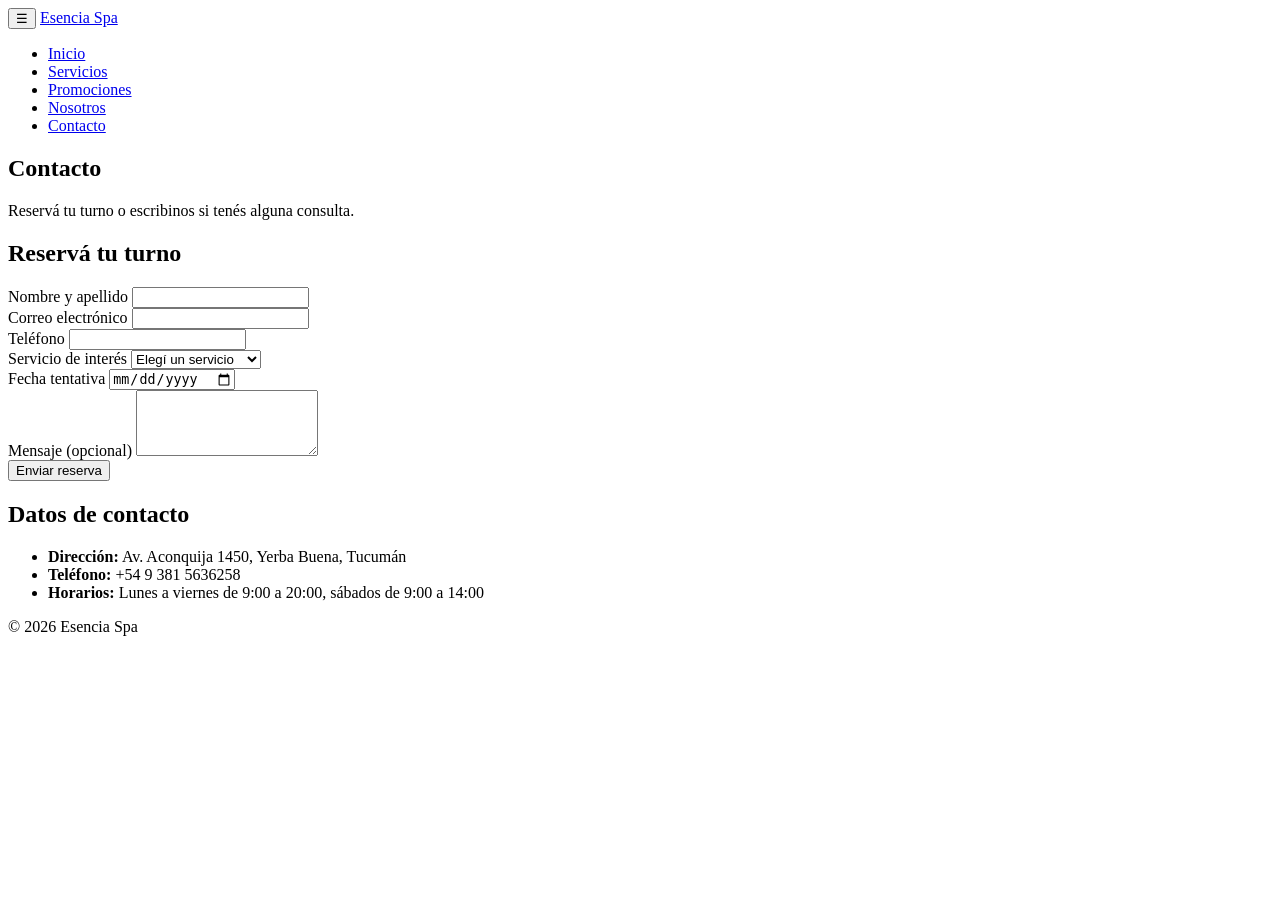
==== pages/Contacto.html @ 26179703 "correción en html" ====
<!DOCTYPE html>
<html lang="es">
<head>
    <meta charset="UTF-8">
    <meta name="viewport" content="width=device-width, initial-scale=1.0">
 
    <title>Contacto | Esencia Spa</title>
    <meta name="description" content="Reservá tu turno en Esencia Spa. Formulario de contacto, dirección, teléfono y horarios de atención.">
    <meta name="keywords" content="contacto spa, reservar turno, direccion spa, horarios spa">
 
    <link rel="stylesheet" href="../css/main.css">
</head>
<body>
    <header>
        <nav>
            <button class="nav-toggle" aria-label="Abrir menú">☰</button>

            <a href="../index.html" class="brand">Esencia Spa</a>

            <ul class="nav-links">
                <li><a href="../index.html">Inicio</a></li>
                <li><a href="servicios.html">Servicios</a></li>
                <li><a href="promociones.html">Promociones</a></li>
                <li><a href="nosotros.html">Nosotros</a></li>
                <li><a href="contacto.html" aria-current="page">Contacto</a></li>
            </ul>
        </nav>
    </header>
 
  <main>
    <section class="page-hero">
        <h1>Contacto</h1>
        <p>Reservá tu turno o escribinos si tenés alguna consulta.</p>
    </section>
 
    <section class="page-content page-content--split">
        <!--FORMULARIO -->
        <form class="reservation-form" data-validate novalidate>
            <h2>Reservá tu turno</h2>

            <div class="form-group">
                <label for="nombre">Nombre y apellido</label>
                <input type="text" id="nombre" name="nombre" required>
            </div>

            <div class="form-group">
                <label for="email">Correo electrónico</label>
                <input type="email" id="email" name="email" required>
            </div>
 
            <div class="form-group">
                <label for="telefono">Teléfono</label>
                <input type="tel" id="telefono" name="telefono" required>
            </div>
 
            <div class="form-group">
                <label for="servicio">Servicio de interés</label>
                <select id="servicio" name="servicio" required>
                    <option value="">Elegí un servicio</option>
                    <option value="masajes">Masajes</option>
                    <option value="faciales">Faciales</option>
                    <option value="corporales">Corporales</option>
                    <option value="sauna">Sauna &amp; Circuito</option>
                    <option value="promocion">Alguna promoción</option>
                </select>
            </div>
 
            <div class="form-group">
                <label for="fecha">Fecha tentativa</label>
                <input type="date" id="fecha" name="fecha">
            </div>
 
            <div class="form-group">
                <label for="mensaje">Mensaje (opcional)</label>
                <textarea id="mensaje" name="mensaje" rows="4"></textarea>
            </div>

            <button type="submit" class="btn">Enviar reserva</button>

            <p class="form__status" role="status"></p>
        </form>

        <div class="contact-info">
            <h2>Datos de contacto</h2>

            <ul class="info-list">
                <li><strong>Dirección:</strong> Av. Aconquija 1450, Yerba Buena, Tucumán</li>
                <li><strong>Teléfono:</strong> +54 9 381 5636258</li>
                <li><strong>Horarios:</strong> Lunes a viernes de 9:00 a 20:00, sábados de 9:00 a 14:00</li>
            </ul>
    </section>

  </main>
  <footer>
    <p>&copy; 2026 Esencia Spa</p>
  </footer>
  
  <script src="../assets/js/main.js"></script>
</body>
</html>
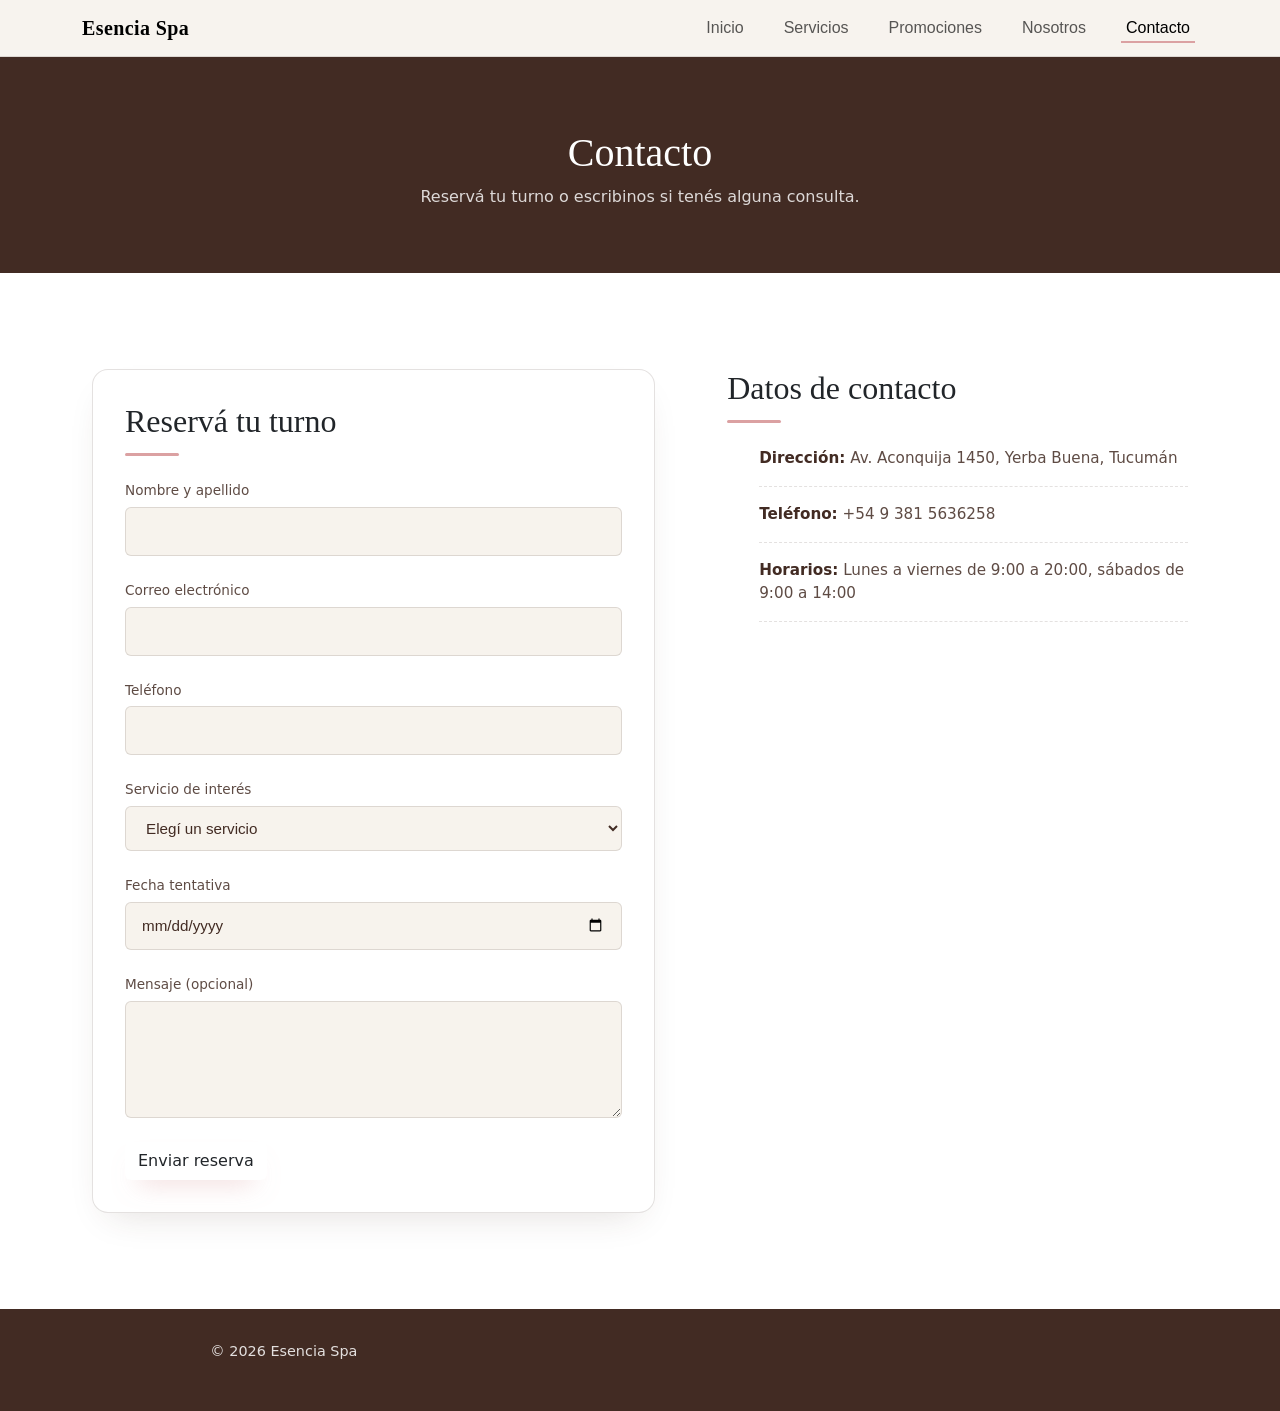
==== commit 96c623f6: "se agrega bootstrap" ====
--- a/pages/Contacto.html
+++ b/pages/Contacto.html
@@ -2,28 +2,39 @@
 <html lang="es">
 <head>
     <meta charset="UTF-8">
-    <meta name="viewport" content="width=device-width, initial-scale=1.0">
+    <meta name="viewport" content="width=device-width, initial-scale=1.0"> 
+    <link rel="stylesheet" href="../css/style.css">
  
     <title>Contacto | Esencia Spa</title>
     <meta name="description" content="Reservá tu turno en Esencia Spa. Formulario de contacto, dirección, teléfono y horarios de atención.">
     <meta name="keywords" content="contacto spa, reservar turno, direccion spa, horarios spa">
  
-    <link rel="stylesheet" href="../css/main.css">
+    <link rel="preconnect" href="https://fonts.googleapis.com">
+    <link rel="preconnect" href="https://fonts.gstatic.com" crossorigin>
+    
+    <link rel="stylesheet" href="https://cdn.jsdelivr.net/npm/bootstrap@5.3.3/dist/css/bootstrap.min.css">
 </head>
+
 <body>
     <header>
-        <nav>
-            <button class="nav-toggle" aria-label="Abrir menú">☰</button>
-
-            <a href="../index.html" class="brand">Esencia Spa</a>
-
-            <ul class="nav-links">
-                <li><a href="../index.html">Inicio</a></li>
-                <li><a href="servicios.html">Servicios</a></li>
-                <li><a href="promociones.html">Promociones</a></li>
-                <li><a href="nosotros.html">Nosotros</a></li>
-                <li><a href="contacto.html" aria-current="page">Contacto</a></li>
-            </ul>
+        <nav class="navbar navbar-expand-lg">
+            <div class="container">
+                <a class="navbar-brand brand" href="../index.html">Esencia Spa</a>
+                
+                <button class="navbar-toggler" type="button" data-bs-toggle="collapse" data-bs-target="#navbarNav" aria-controls="navbarNav" aria-expanded="false" aria-label="Abrir menú de navegación">
+                    <span class="navbar-toggler-icon"></span>
+                </button>
+                
+                <div class="collapse navbar-collapse" id="navbarNav">
+                    <ul class="navbar-nav ms-auto">
+                        <li class="nav-item"><a class="nav-link" href="../index.html">Inicio</a></li>
+                        <li class="nav-item"><a class="nav-link" href="servicios.html">Servicios</a></li>
+                        <li class="nav-item"><a class="nav-link" href="promociones.html">Promociones</a></li>
+                        <li class="nav-item"><a class="nav-link" href="nosotros.html">Nosotros</a></li>
+                        <li class="nav-item"><a class="nav-link active" href="contacto.html" aria-current="page">Contacto</a></li>
+                    </ul>
+                </div>
+            </div>
         </nav>
     </header>
  
@@ -95,6 +106,6 @@
     <p>&copy; 2026 Esencia Spa</p>
   </footer>
   
-  <script src="../assets/js/main.js"></script>
+  <script src="https://cdn.jsdelivr.net/npm/bootstrap@5.3.3/dist/js/bootstrap.bundle.min.js"></script>
 </body>
 </html>
--- a/css/style.css
+++ b/css/style.css
@@ -0,0 +1,889 @@
+@charset "UTF-8";
+*, *::before, *::after {
+  box-sizing: border-box;
+}
+
+html {
+  scroll-behavior: smooth;
+}
+
+@media (prefers-reduced-motion: reduce) {
+  html {
+    scroll-behavior: auto;
+  }
+}
+body {
+  margin: 0;
+  font-family: "Jost", sans-serif;
+  font-weight: 400;
+  color: #422B23;
+  background: #F7F3ED;
+  line-height: 1.65;
+  overflow-x: hidden;
+}
+
+img {
+  max-width: 100%;
+  display: block;
+  border-radius: 16px;
+}
+
+a {
+  color: inherit;
+  text-decoration: none;
+}
+a:focus-visible {
+  outline: 3px solid rgb(202.0523076923, 116.7476923077, 118.2184615385);
+  outline-offset: 3px;
+  border-radius: 6px;
+}
+
+ul, ol {
+  margin: 0;
+  padding: 0;
+  list-style: none;
+}
+
+h1, h2, h3 {
+  font-family: "Cormorant Garamond", serif;
+  font-weight: 600;
+  line-height: 1.15;
+  margin: 0 0 1rem;
+  color: #422B23;
+}
+
+h1 {
+  font-size: clamp(2.6rem, 5vw, 4.2rem);
+}
+
+h2 {
+  font-size: clamp(2rem, 3.6vw, 2.8rem);
+}
+
+h3 {
+  font-size: clamp(1.3rem, 2vw, 1.6rem);
+}
+
+p {
+  margin: 0 0 1rem;
+  max-width: 62ch;
+}
+
+button {
+  font-family: inherit;
+  cursor: pointer;
+}
+button:focus-visible {
+  outline: 3px solid rgb(202.0523076923, 116.7476923077, 118.2184615385);
+  outline-offset: 3px;
+  border-radius: 6px;
+}
+
+.visually-hidden {
+  position: absolute !important;
+  width: 1px;
+  height: 1px;
+  padding: 0;
+  margin: -1px;
+  overflow: hidden;
+  clip: rect(0, 0, 0, 0);
+  white-space: nowrap;
+  border: 0;
+}
+
+.btn--outline, .btn {
+  display: inline-flex;
+  align-items: center;
+  gap: 0.5rem;
+  font-family: "Jost", sans-serif;
+  font-weight: 500;
+  font-size: 0.95rem;
+  padding: 0.85rem 1.9rem;
+  border-radius: 999px;
+  border: 1px solid transparent;
+  cursor: pointer;
+  transition: transform 0.3s ease, box-shadow 0.3s ease, background 0.3s ease, color 0.3s ease;
+  white-space: nowrap;
+}
+.btn--outline:hover, .btn:hover {
+  transform: translateY(-3px);
+}
+.btn--outline:active, .btn:active {
+  transform: translateY(-1px);
+}
+
+.btn {
+  background: #DBA1A2;
+  color: #FFFFFF;
+  box-shadow: 0 14px 26px -14px rgba(219, 161, 162, 0.7);
+}
+.btn:hover {
+  background: rgb(202.0523076923, 116.7476923077, 118.2184615385);
+}
+.btn--outline {
+  background: transparent;
+  border-color: rgba(66, 43, 35, 0.3);
+  color: #422B23;
+}
+.btn--outline:hover {
+  border-color: #DBA1A2;
+  color: rgb(202.0523076923, 116.7476923077, 118.2184615385);
+  background: transparent;
+}
+
+header {
+  position: sticky;
+  top: 0;
+  z-index: 100;
+  background: rgba(247, 243, 237, 0.94);
+  backdrop-filter: blur(8px);
+  border-bottom: 1px solid rgba(66, 43, 35, 0.14);
+}
+
+.navbar {
+  padding-block: 1rem;
+}
+.navbar .container {
+  display: flex;
+  flex-direction: row;
+  justify-content: space-between;
+  align-items: center;
+  gap: 0;
+}
+
+.navbar-brand {
+  font-family: "Cormorant Garamond", serif;
+  font-size: 1.6rem;
+  font-weight: 600;
+  color: #422B23;
+  letter-spacing: 0.02em;
+}
+.navbar-brand:hover {
+  color: #422B23;
+}
+
+.navbar-toggler {
+  border: 1px solid rgba(66, 43, 35, 0.14);
+  border-radius: 50%;
+  width: 44px;
+  height: 44px;
+  padding: 0;
+  display: flex;
+  flex-direction: row;
+  justify-content: center;
+  align-items: center;
+  gap: 0;
+}
+.navbar-toggler:focus {
+  box-shadow: 0 0 0 4px rgba(219, 161, 162, 0.25);
+}
+
+.navbar-toggler-icon {
+  width: 20px;
+  height: 20px;
+  background-image: url("data:image/svg+xml,%3Csvg xmlns='http://www.w3.org/2000/svg' viewBox='0 0 30 30'%3E%3Cpath stroke='rgba(66, 43, 35, 0.9)' stroke-width='2.5' stroke-linecap='round' stroke-miterlimit='10' d='M4 7h22M4 15h22M4 23h22'/%3E%3C/svg%3E");
+}
+
+@media (min-width: 992px) {
+  .navbar-collapse {
+    justify-content: flex-end;
+  }
+}
+
+.navbar-nav {
+  gap: 0.25rem;
+  padding-top: 1rem;
+}
+@media (min-width: 992px) {
+  .navbar-nav {
+    align-items: center;
+    gap: 1.5rem;
+    padding-top: 0;
+  }
+}
+
+.nav-link {
+  font-family: "Jost", sans-serif;
+  font-weight: 500;
+  font-size: 0.95rem;
+  color: #422B23;
+  padding: 0.6rem 0.2rem;
+  position: relative;
+}
+.nav-link::after {
+  content: "";
+  position: absolute;
+  left: 0.2rem;
+  right: 0.2rem;
+  bottom: 0.3rem;
+  height: 2px;
+  background: #DBA1A2;
+  transform: scaleX(0);
+  transform-origin: left;
+  transition: transform 0.3s ease;
+}
+.nav-link:hover {
+  color: #422B23;
+}
+.nav-link:hover::after {
+  transform: scaleX(1);
+}
+.nav-link.active {
+  color: rgb(202.0523076923, 116.7476923077, 118.2184615385);
+}
+.nav-link.active::after {
+  transform: scaleX(1);
+}
+
+.hero {
+  position: relative;
+  min-height: 62vh;
+  display: flex;
+  align-items: flex-end;
+  overflow: hidden;
+}
+.hero img {
+  position: absolute;
+  inset: 0;
+  width: 100%;
+  height: 100%;
+  object-fit: cover;
+  border-radius: 0;
+}
+.hero::after {
+  content: "";
+  position: absolute;
+  inset: 0;
+  background: linear-gradient(180deg, rgba(66, 43, 35, 0.05) 0%, rgba(66, 43, 35, 0.65) 100%);
+}
+.hero__content {
+  position: relative;
+  z-index: 1;
+  width: 100%;
+  max-width: 1160px;
+  margin-inline: auto;
+  padding-inline: 1.5rem;
+}
+@media (min-width: 768px) {
+  .hero__content {
+    padding-inline: 2rem;
+  }
+}
+.hero__content {
+  padding-block: 3rem;
+  color: #FFFFFF;
+  max-width: 640px;
+}
+.hero__content h1 {
+  color: #FFFFFF;
+}
+.hero__content p {
+  font-size: 1.15rem;
+  color: rgba(255, 255, 255, 0.9);
+  margin-bottom: 1.5rem;
+}
+
+.page-hero {
+  background: #422B23;
+  color: #FFFFFF;
+  padding-block: 4.5rem 3rem;
+  text-align: center;
+}
+.page-hero h1 {
+  color: #FFFFFF;
+}
+.page-hero p {
+  color: rgba(255, 255, 255, 0.82);
+  max-width: 56ch;
+  margin-inline: auto;
+}
+.page-hero > * {
+  width: 100%;
+  max-width: 1160px;
+  margin-inline: auto;
+  padding-inline: 1.5rem;
+}
+@media (min-width: 768px) {
+  .page-hero > * {
+    padding-inline: 2rem;
+  }
+}
+
+.philosophy {
+  padding-block: 4.5rem;
+}
+@media (min-width: 992px) {
+  .philosophy {
+    padding-block: 6rem;
+  }
+}
+.philosophy {
+  width: 100%;
+  max-width: 1160px;
+  margin-inline: auto;
+  padding-inline: 1.5rem;
+}
+@media (min-width: 768px) {
+  .philosophy {
+    padding-inline: 2rem;
+  }
+}
+.philosophy {
+  display: grid;
+  gap: 2rem;
+}
+@media (min-width: 992px) {
+  .philosophy {
+    grid-template-columns: 1fr 1fr;
+    align-items: center;
+    gap: 4.5rem;
+  }
+}
+.philosophy__text h2 {
+  position: relative;
+  padding-bottom: 1rem;
+}
+.philosophy__text h2::after {
+  content: "";
+  position: absolute;
+  left: 0;
+  bottom: 0;
+  width: 54px;
+  height: 3px;
+  border-radius: 3px;
+  background: #DBA1A2;
+}
+.philosophy__text p {
+  color: rgba(66, 43, 35, 0.78);
+}
+.philosophy__image img {
+  box-shadow: 0 16px 36px -18px rgba(66, 43, 35, 0.18);
+}
+
+.page-content {
+  padding-block: 4.5rem;
+}
+@media (min-width: 992px) {
+  .page-content {
+    padding-block: 6rem;
+  }
+}
+.page-content {
+  width: 100%;
+  max-width: 1160px;
+  margin-inline: auto;
+  padding-inline: 1.5rem;
+}
+@media (min-width: 768px) {
+  .page-content {
+    padding-inline: 2rem;
+  }
+}
+.page-content h2 {
+  position: relative;
+  padding-bottom: 1rem;
+}
+.page-content h2::after {
+  content: "";
+  position: absolute;
+  left: 0;
+  bottom: 0;
+  width: 54px;
+  height: 3px;
+  border-radius: 3px;
+  background: #DBA1A2;
+}
+.page-content h2 {
+  margin-bottom: 2rem;
+}
+.page-content--cta {
+  text-align: center;
+  background: #EFD8D6;
+  border-radius: 34px;
+  padding: 3rem;
+}
+.page-content--cta h2::after {
+  left: 50%;
+  transform: translateX(-50%);
+}
+.page-content--cta p {
+  margin-inline: auto;
+}
+.page-content--split {
+  display: grid;
+  gap: 3rem;
+}
+@media (min-width: 992px) {
+  .page-content--split {
+    grid-template-columns: 1.1fr 0.9fr;
+    gap: 4.5rem;
+  }
+}
+
+.services,
+.testimonials {
+  padding-block: 4.5rem;
+}
+@media (min-width: 992px) {
+  .services,
+  .testimonials {
+    padding-block: 6rem;
+  }
+}
+.services,
+.testimonials {
+  width: 100%;
+  max-width: 1160px;
+  margin-inline: auto;
+  padding-inline: 1.5rem;
+}
+@media (min-width: 768px) {
+  .services,
+  .testimonials {
+    padding-inline: 2rem;
+  }
+}
+.services h2,
+.testimonials h2 {
+  position: relative;
+  padding-bottom: 1rem;
+}
+.services h2::after,
+.testimonials h2::after {
+  content: "";
+  position: absolute;
+  left: 0;
+  bottom: 0;
+  width: 54px;
+  height: 3px;
+  border-radius: 3px;
+  background: #DBA1A2;
+}
+.services h2,
+.testimonials h2 {
+  margin-bottom: 2rem;
+}
+
+.promo-highlight {
+  width: 100%;
+  max-width: 1160px;
+  margin-inline: auto;
+  padding-inline: 1.5rem;
+}
+@media (min-width: 768px) {
+  .promo-highlight {
+    padding-inline: 2rem;
+  }
+}
+.promo-highlight {
+  margin-block: 4.5rem;
+}
+
+.services__grid,
+.promo-grid,
+.team__grid,
+.testimonials__grid {
+  display: grid;
+  gap: 2rem;
+  grid-template-columns: 1fr;
+  margin-bottom: 2rem;
+}
+@media (min-width: 576px) {
+  .services__grid,
+  .promo-grid,
+  .team__grid,
+  .testimonials__grid {
+    grid-template-columns: repeat(2, 1fr);
+  }
+}
+@media (min-width: 992px) {
+  .services__grid,
+  .promo-grid,
+  .team__grid,
+  .testimonials__grid {
+    grid-template-columns: repeat(4, 1fr);
+  }
+}
+
+@media (min-width: 992px) {
+  .testimonials__grid {
+    grid-template-columns: repeat(3, 1fr);
+  }
+}
+
+.service-item {
+  background: #FFFFFF;
+  border-radius: 16px;
+  border: 1px solid rgba(66, 43, 35, 0.14);
+  box-shadow: 0 16px 36px -18px rgba(66, 43, 35, 0.18);
+  transition: transform 0.3s ease, box-shadow 0.3s ease;
+}
+.service-item:hover {
+  transform: translateY(-6px);
+  box-shadow: 0 22px 50px -20px rgba(66, 43, 35, 0.28);
+}
+.service-item {
+  overflow: hidden;
+  padding-bottom: 1.5rem;
+}
+.service-item img {
+  border-radius: 0;
+  aspect-ratio: 4/3;
+  object-fit: cover;
+  margin-bottom: 1rem;
+}
+.service-item h3, .service-item p {
+  padding-inline: 1.5rem;
+}
+.service-item h3 {
+  margin-bottom: 0.3rem;
+}
+.service-item p {
+  font-size: 0.9rem;
+  color: rgba(66, 43, 35, 0.72);
+}
+
+.promo-card {
+  background: #FFFFFF;
+  border-radius: 16px;
+  border: 1px solid rgba(66, 43, 35, 0.14);
+  box-shadow: 0 16px 36px -18px rgba(66, 43, 35, 0.18);
+  transition: transform 0.3s ease, box-shadow 0.3s ease;
+}
+.promo-card:hover {
+  transform: translateY(-6px);
+  box-shadow: 0 22px 50px -20px rgba(66, 43, 35, 0.28);
+}
+.promo-card {
+  overflow: hidden;
+  padding-bottom: 1.5rem;
+  position: relative;
+}
+.promo-card img {
+  border-radius: 0;
+  aspect-ratio: 4/3;
+  object-fit: cover;
+  margin-bottom: 1rem;
+}
+.promo-card h3, .promo-card p {
+  padding-inline: 1.5rem;
+}
+.promo-card__price {
+  padding-inline: 1.5rem;
+  font-family: "Cormorant Garamond", serif;
+  font-size: 1.3rem;
+}
+.promo-card__price del {
+  color: rgba(66, 43, 35, 0.45);
+  margin-right: 0.5rem;
+}
+.promo-card__price ins {
+  color: rgb(202.0523076923, 116.7476923077, 118.2184615385);
+  text-decoration: none;
+  font-weight: 600;
+}
+
+.team-member {
+  background: #FFFFFF;
+  border-radius: 16px;
+  border: 1px solid rgba(66, 43, 35, 0.14);
+  box-shadow: 0 16px 36px -18px rgba(66, 43, 35, 0.18);
+  transition: transform 0.3s ease, box-shadow 0.3s ease;
+}
+.team-member:hover {
+  transform: translateY(-6px);
+  box-shadow: 0 22px 50px -20px rgba(66, 43, 35, 0.28);
+}
+.team-member {
+  text-align: center;
+  padding: 1.5rem;
+}
+.team-member img {
+  width: 120px;
+  height: 120px;
+  border-radius: 50%;
+  object-fit: cover;
+  margin-inline: auto;
+  margin-bottom: 1rem;
+}
+.team-member h3 {
+  margin-bottom: 0.2rem;
+}
+.team-member p:first-of-type {
+  color: rgb(202.0523076923, 116.7476923077, 118.2184615385);
+  font-weight: 500;
+  font-size: 0.9rem;
+}
+.team-member p:last-of-type {
+  font-size: 0.88rem;
+  color: rgba(66, 43, 35, 0.7);
+}
+
+.promo-highlight {
+  background: #EFD8D6;
+  border-radius: 34px;
+}
+.promo-highlight__content {
+  text-align: center;
+  max-width: 560px;
+  margin-inline: auto;
+  padding: 3rem 1.5rem;
+}
+.promo-highlight__content h2 {
+  position: relative;
+  padding-bottom: 1rem;
+}
+.promo-highlight__content h2::after {
+  content: "";
+  position: absolute;
+  left: 0;
+  bottom: 0;
+  width: 54px;
+  height: 3px;
+  border-radius: 3px;
+  background: #DBA1A2;
+}
+.promo-highlight__content h2 {
+  margin-inline: auto;
+}
+.promo-highlight__content h2::after {
+  left: 50%;
+  transform: translateX(-50%);
+}
+
+.timeline {
+  position: relative;
+  padding-left: 2rem;
+  border-left: 2px solid rgba(219, 161, 162, 0.4);
+  max-width: 680px;
+}
+.timeline__item {
+  position: relative;
+  padding-bottom: 3rem;
+}
+.timeline__item::before {
+  content: "";
+  position: absolute;
+  left: calc(-1 * 2rem - 5px);
+  top: 4px;
+  width: 12px;
+  height: 12px;
+  border-radius: 50%;
+  background: rgb(202.0523076923, 116.7476923077, 118.2184615385);
+  border: 3px solid #F7F3ED;
+  box-shadow: 0 0 0 2px rgba(219, 161, 162, 0.5);
+}
+.timeline__item:last-child {
+  padding-bottom: 0;
+}
+.timeline__year {
+  display: block;
+  font-family: "Jost", sans-serif;
+  font-size: 0.78rem;
+  font-weight: 600;
+  letter-spacing: 0.12em;
+  text-transform: uppercase;
+  color: rgb(202.0523076923, 116.7476923077, 118.2184615385);
+  margin-bottom: 0.3rem;
+}
+
+.reservation-form {
+  background: #FFFFFF;
+  border-radius: 16px;
+  border: 1px solid rgba(66, 43, 35, 0.14);
+  box-shadow: 0 16px 36px -18px rgba(66, 43, 35, 0.18);
+  transition: transform 0.3s ease, box-shadow 0.3s ease;
+}
+.reservation-form:hover {
+  transform: translateY(-6px);
+  box-shadow: 0 22px 50px -20px rgba(66, 43, 35, 0.28);
+}
+.reservation-form {
+  padding: 2rem;
+}
+.reservation-form:hover {
+  transform: none;
+  box-shadow: 0 16px 36px -18px rgba(66, 43, 35, 0.18);
+}
+.reservation-form h2 {
+  position: relative;
+  padding-bottom: 1rem;
+}
+.reservation-form h2::after {
+  content: "";
+  position: absolute;
+  left: 0;
+  bottom: 0;
+  width: 54px;
+  height: 3px;
+  border-radius: 3px;
+  background: #DBA1A2;
+}
+.reservation-form h2 {
+  margin-bottom: 1.5rem;
+}
+
+.form-group {
+  display: flex;
+  flex-direction: column;
+  gap: 0.4rem;
+  margin-bottom: 1.5rem;
+}
+.form-group label {
+  font-size: 0.85rem;
+  font-weight: 500;
+  color: rgba(66, 43, 35, 0.85);
+}
+.form-group input, .form-group select, .form-group textarea {
+  font-family: "Jost", sans-serif;
+  font-size: 0.95rem;
+  padding: 0.75rem 1rem;
+  border-radius: 6px;
+  border: 1px solid rgba(66, 43, 35, 0.14);
+  background: #F7F3ED;
+  color: #422B23;
+  transition: border-color 0.3s ease, box-shadow 0.3s ease;
+}
+.form-group input:focus, .form-group select:focus, .form-group textarea:focus {
+  outline: none;
+  border-color: #DBA1A2;
+  box-shadow: 0 0 0 4px rgba(219, 161, 162, 0.2);
+}
+.form-group input.is-invalid, .form-group select.is-invalid, .form-group textarea.is-invalid {
+  border-color: #B5514A;
+}
+.form-group textarea {
+  resize: vertical;
+  min-height: 110px;
+}
+
+.form__status {
+  margin-top: 1rem;
+  font-size: 0.88rem;
+  font-weight: 500;
+  display: none;
+}
+.form__status.is-visible {
+  display: block;
+}
+.form__status.is-success {
+  color: #7C8B6A;
+}
+.form__status.is-error {
+  color: #B5514A;
+}
+
+.contact-info h2 {
+  position: relative;
+  padding-bottom: 1rem;
+}
+.contact-info h2::after {
+  content: "";
+  position: absolute;
+  left: 0;
+  bottom: 0;
+  width: 54px;
+  height: 3px;
+  border-radius: 3px;
+  background: #DBA1A2;
+}
+.contact-info h2 {
+  margin-bottom: 1.5rem;
+}
+
+.info-list {
+  display: flex;
+  flex-direction: column;
+  gap: 1rem;
+  margin-bottom: 2rem;
+}
+.info-list li {
+  font-size: 0.95rem;
+  color: rgba(66, 43, 35, 0.85);
+  padding-bottom: 1rem;
+  border-bottom: 1px dashed rgba(66, 43, 35, 0.14);
+}
+.info-list li strong {
+  color: #422B23;
+}
+
+footer {
+  background: #422B23;
+  color: rgba(255, 255, 255, 0.85);
+  text-align: center;
+  padding-block: 2rem;
+  font-size: 0.9rem;
+}
+
+@keyframes fade-up {
+  from {
+    opacity: 0;
+    transform: translateY(26px);
+  }
+  to {
+    opacity: 1;
+    transform: translateY(0);
+  }
+}
+@keyframes fade-in {
+  from {
+    opacity: 0;
+  }
+  to {
+    opacity: 1;
+  }
+}
+.hero__content {
+  animation: fade-up 0.9s ease both;
+}
+
+.hero img {
+  animation: fade-in 1.2s ease both;
+}
+
+.page-hero > * {
+  animation: fade-up 0.8s ease both;
+}
+
+.services__grid > *,
+.promo-grid > *,
+.team__grid > *,
+.testimonials__grid > * {
+  animation: fade-up 0.7s ease both;
+}
+.services__grid > *:nth-child(1),
+.promo-grid > *:nth-child(1),
+.team__grid > *:nth-child(1),
+.testimonials__grid > *:nth-child(1) {
+  animation-delay: 0s;
+}
+.services__grid > *:nth-child(2),
+.promo-grid > *:nth-child(2),
+.team__grid > *:nth-child(2),
+.testimonials__grid > *:nth-child(2) {
+  animation-delay: 0.08s;
+}
+.services__grid > *:nth-child(3),
+.promo-grid > *:nth-child(3),
+.team__grid > *:nth-child(3),
+.testimonials__grid > *:nth-child(3) {
+  animation-delay: 0.16s;
+}
+.services__grid > *:nth-child(4),
+.promo-grid > *:nth-child(4),
+.team__grid > *:nth-child(4),
+.testimonials__grid > *:nth-child(4) {
+  animation-delay: 0.24s;
+}
+
+@media (prefers-reduced-motion: reduce) {
+  .hero__content,
+  .hero img,
+  .page-hero > *,
+  .services__grid > *,
+  .promo-grid > *,
+  .team__grid > *,
+  .testimonials__grid > * {
+    animation: none;
+  }
+}
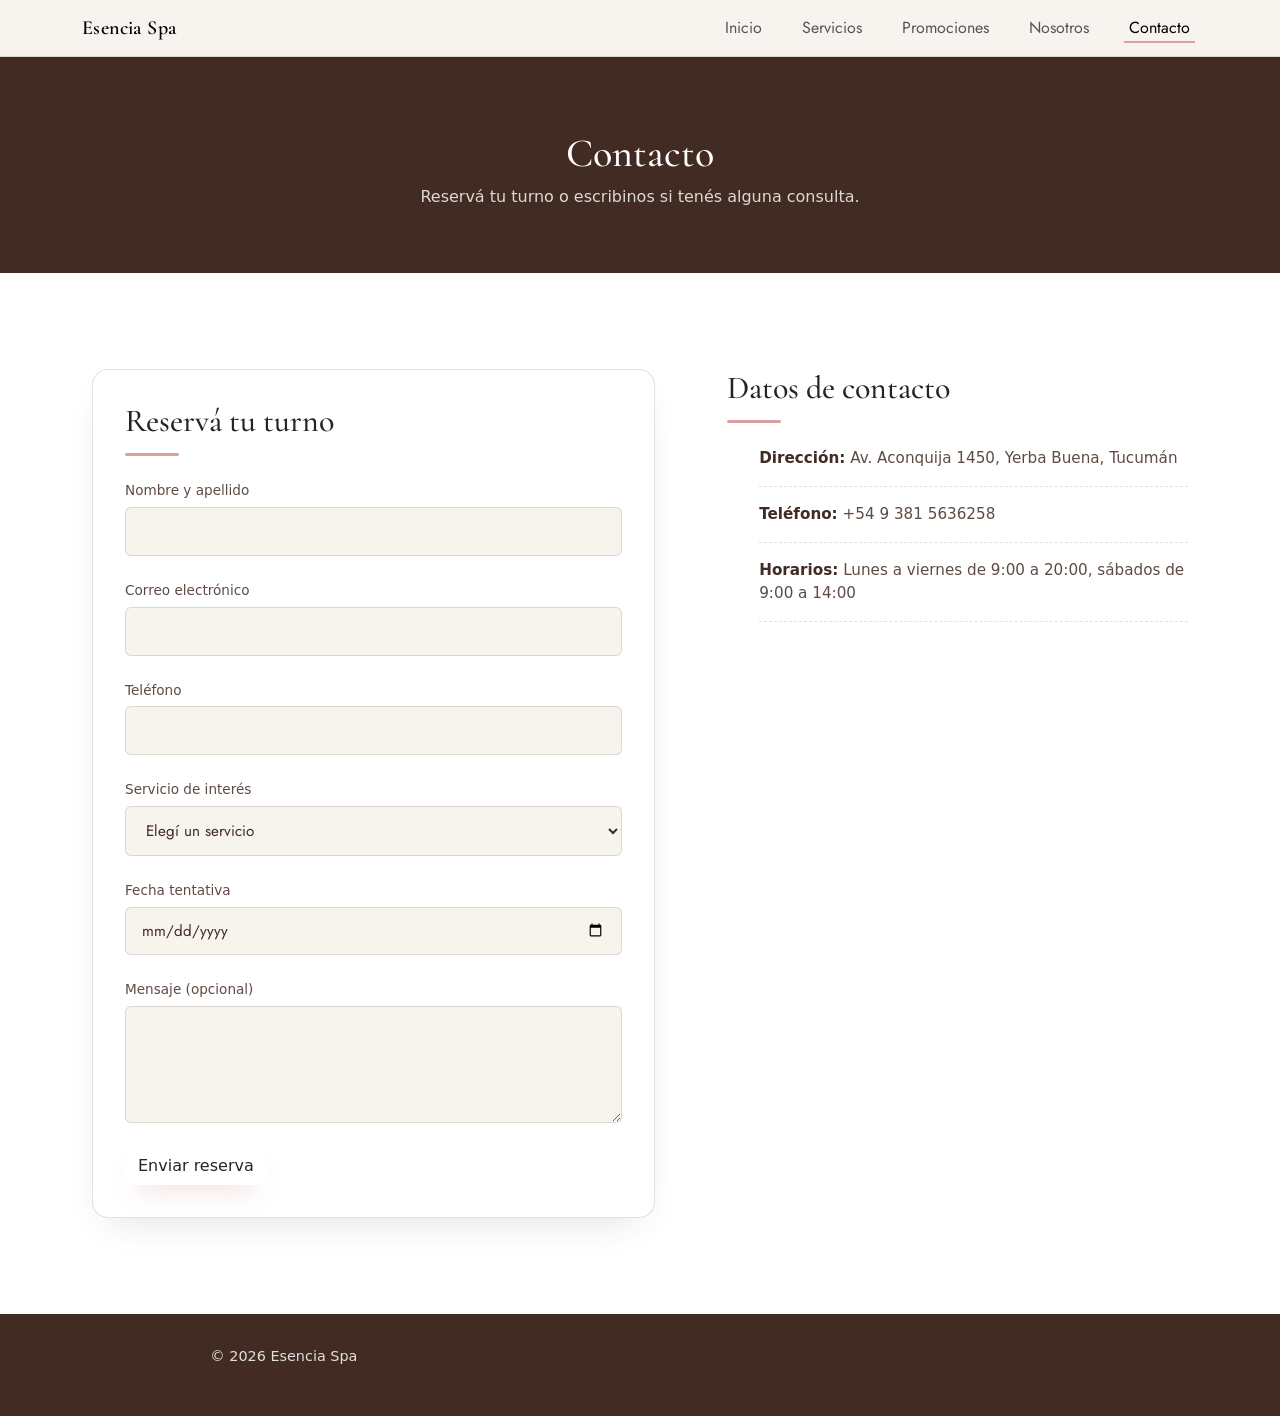
==== commit cca2bd10: "correccion en lang html" ====
--- a/pages/Contacto.html
+++ b/pages/Contacto.html
@@ -11,6 +11,7 @@
  
     <link rel="preconnect" href="https://fonts.googleapis.com">
     <link rel="preconnect" href="https://fonts.gstatic.com" crossorigin>
+    <link href="https://fonts.googleapis.com/css2?family=Cormorant+Garamond:ital,wght@0,400;0,500;0,600;1,500&family=Jost:wght@300;400;500;600&display=swap" rel="stylesheet">
     
     <link rel="stylesheet" href="https://cdn.jsdelivr.net/npm/bootstrap@5.3.3/dist/css/bootstrap.min.css">
 </head>
